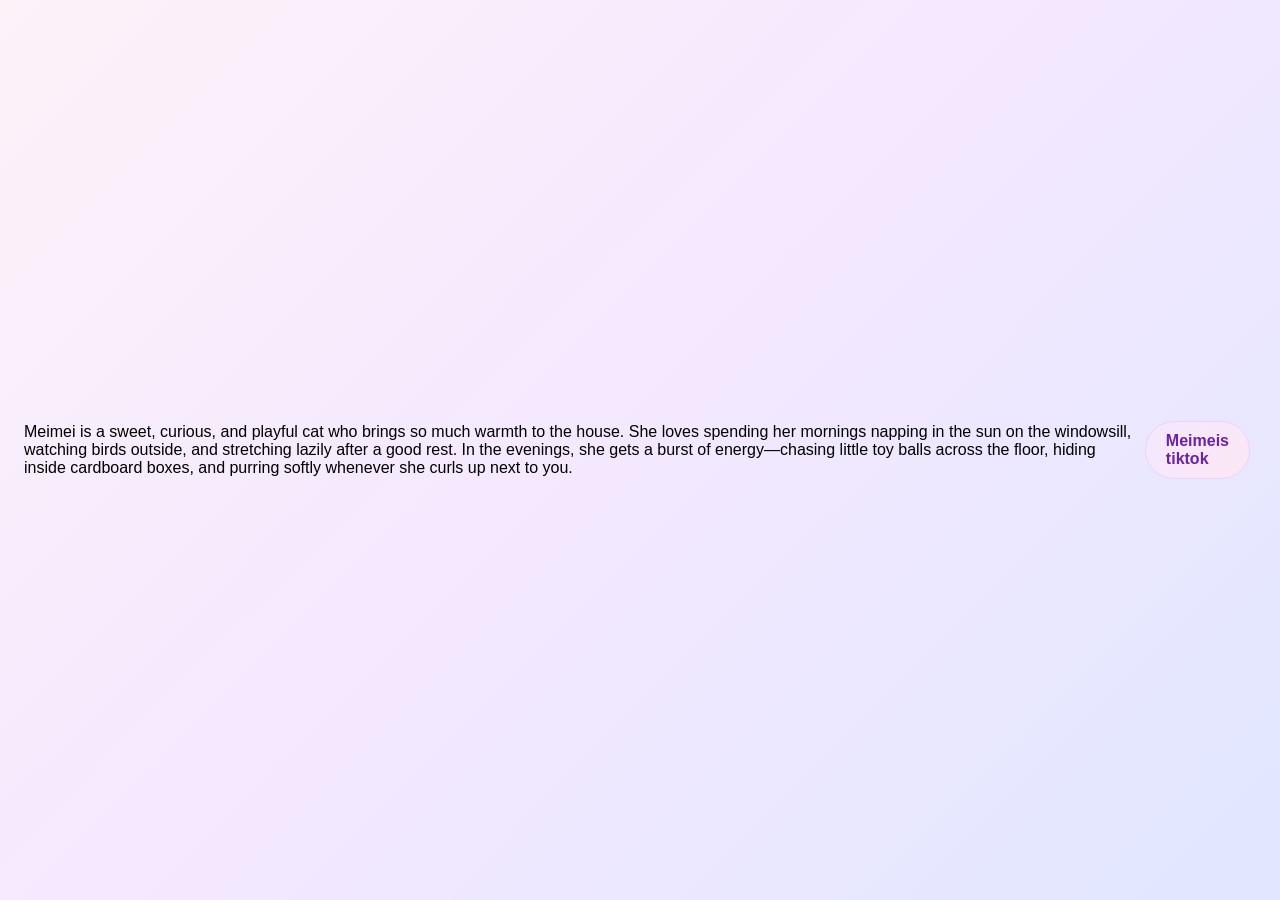
==== index.html @ eaba2b59 "Add files via upload" ====
<!DOCTYPE html>
<html lang="en">
<head>
    <link rel="stylesheet" href="style.css">
    <meta charset="UTF-8">
    <meta name="viewport" content="width=device-width, initial-scale=1.0">
    <title>Document</title>
</head>
<body>
    <title>MEIMEI</title>
    <p>Meimei is a sweet, curious, and playful cat who brings so much warmth to the house. She loves spending her mornings napping in the sun on the windowsill, watching birds outside, and stretching lazily after a good rest. In the evenings, she gets a burst of energy—chasing little toy balls across the floor, hiding inside cardboard boxes, and purring softly whenever she curls up next to you.</p>
    <a href="https://www.tiktok.com/@toletole_meimei" target="_blank">Meimeis tiktok</a>
</body>
</html>
---- style.css ----
body {
  margin: 0;
  min-height: 100vh;
  background: linear-gradient(135deg, #fdf2f8 0%, #f3e8ff 50%, #e0e7ff 100%);
  font-family: "Trebuchet MS", "Segoe UI", sans-serif;
  display: flex;
  justify-content: center;
  align-items: center;
  padding: 24px;
  box-sizing: border-box;
}

main {
  max-width: 680px;
  width: 100%;
  background-color: rgba(255, 255, 255, 0.88);
  border: 2px solid #f5d0fe;
  border-radius: 28px;
  padding: 36px 28px;
  text-align: center;
  box-shadow: 0 14px 35px rgba(139, 92, 246, 0.14);
}

.title {
  color: #7e22ce;
  font-size: 38px;
  letter-spacing: 2px;
  margin-top: 0;
  margin-bottom: 14px;
  text-shadow: 2px 2px 0px #f3e8ff;
}

.photo {
  width: 200px;
  height: 200px;
  object-fit: cover;
  border-radius: 22px;
  border: 4px solid #ffffff;
  margin: 10px;
  box-shadow: 0 8px 20px rgba(126, 34, 206, 0.16);
  transition: transform 0.25s ease, box-shadow 0.25s ease;
}

.photo:hover {
  transform: scale(1.05) rotate(-1.5deg);
  box-shadow: 0 12px 26px rgba(126, 34, 206, 0.25);
}

.text {
  font-size: 18px;
  line-height: 1.6;
  color: #4c1d95;
  max-width: 540px;
  margin: 16px auto;
}

nav {
  margin: 20px 0;
}

a {
  display: inline-block;
  text-decoration: none;
  background: linear-gradient(135deg, #f3e8ff, #fce7f3);
  color: #6b21a8;
  font-weight: bold;
  padding: 10px 20px;
  margin: 6px;
  border: 1.5px solid #e9d5ff;
  border-radius: 999px;
  transition: transform 0.2s ease, background 0.2s ease;
}

a:hover {
  background: linear-gradient(135deg, #e9d5ff, #fbcfe8);
  transform: translateY(-2px);
}

hr {
  border: none;
  height: 2px;
  background: linear-gradient(90deg, transparent, #e9d5ff, transparent);
  margin: 24px 0;
}

label {
  display: inline-flex;
  align-items: center;
  gap: 6px;
  background-color: #faf5ff;
  border: 1.5px solid #e9d5ff;
  color: #6b21a8;
  font-weight: bold;
  padding: 8px 16px;
  margin: 6px;
  border-radius: 999px;
  cursor: pointer;
  transition: all 0.2s ease;
}

label:has(input:checked) {
  background-color: #7e22ce;
  border-color: #7e22ce;
  color: #ffffff;
}

input[type="radio"] {
  accent-color: #d946ef;
  cursor: pointer;
}
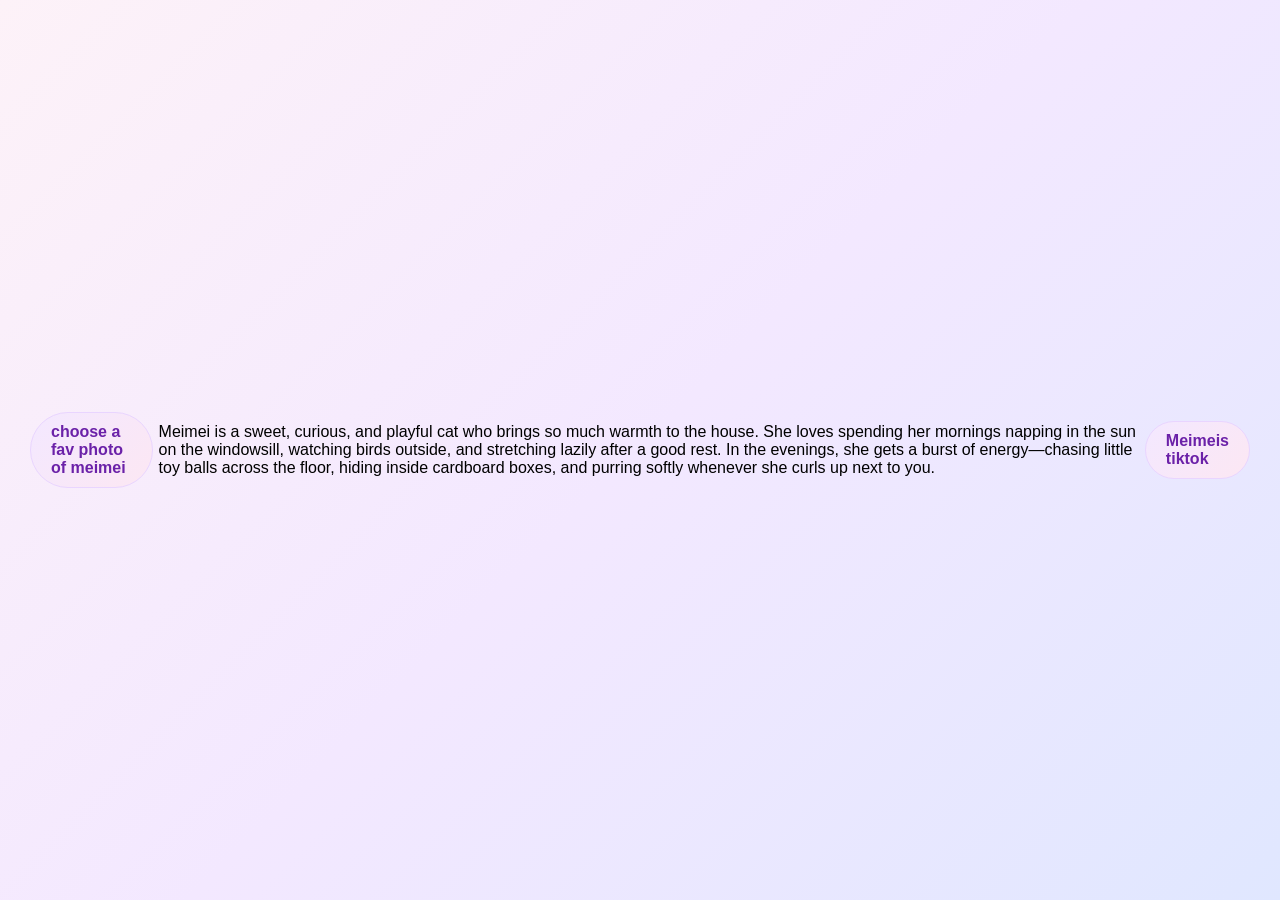
==== commit 8f708ca6: "Add files via upload" ====
--- a/index.html
+++ b/index.html
@@ -1,4 +1,5 @@
-<!DOCTYPE html>
+
+</html><!DOCTYPE html>
 <html lang="en">
 <head>
     <link rel="stylesheet" href="style.css">
@@ -7,6 +8,7 @@
     <title>Document</title>
 </head>
 <body>
+    <a href="meimei.html">choose a fav photo of meimei</a>
     <title>MEIMEI</title>
     <p>Meimei is a sweet, curious, and playful cat who brings so much warmth to the house. She loves spending her mornings napping in the sun on the windowsill, watching birds outside, and stretching lazily after a good rest. In the evenings, she gets a burst of energy—chasing little toy balls across the floor, hiding inside cardboard boxes, and purring softly whenever she curls up next to you.</p>
     <a href="https://www.tiktok.com/@toletole_meimei" target="_blank">Meimeis tiktok</a>
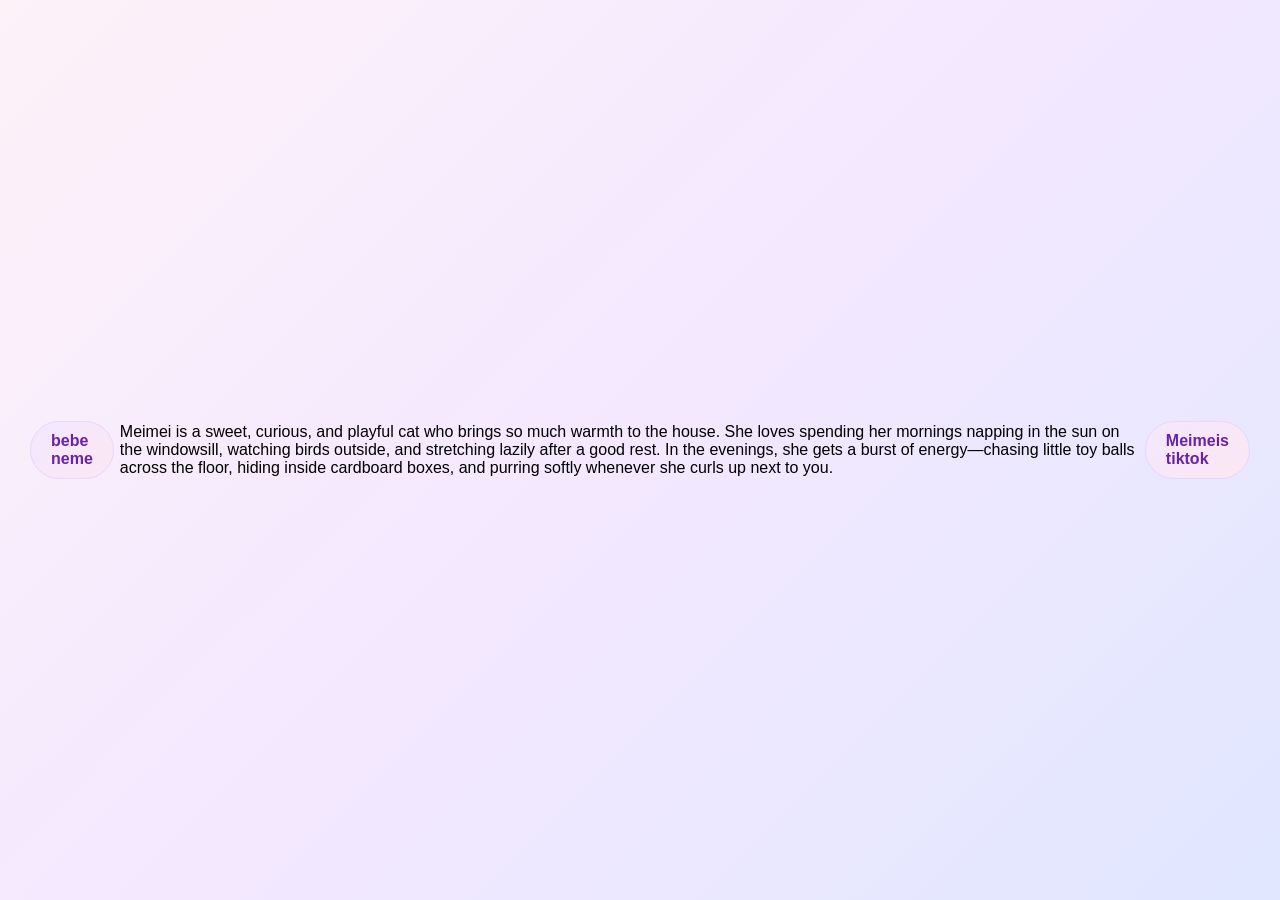
==== commit a6cdfbc2: "Update index.html" ====
--- a/index.html
+++ b/index.html
@@ -8,9 +8,9 @@
     <title>Document</title>
 </head>
 <body>
-    <a href="meimei.html">choose a fav photo of meimei</a>
+    <a href="meimei.html">bebe neme</a>
     <title>MEIMEI</title>
     <p>Meimei is a sweet, curious, and playful cat who brings so much warmth to the house. She loves spending her mornings napping in the sun on the windowsill, watching birds outside, and stretching lazily after a good rest. In the evenings, she gets a burst of energy—chasing little toy balls across the floor, hiding inside cardboard boxes, and purring softly whenever she curls up next to you.</p>
     <a href="https://www.tiktok.com/@toletole_meimei" target="_blank">Meimeis tiktok</a>
 </body>
-</html>+</html>
